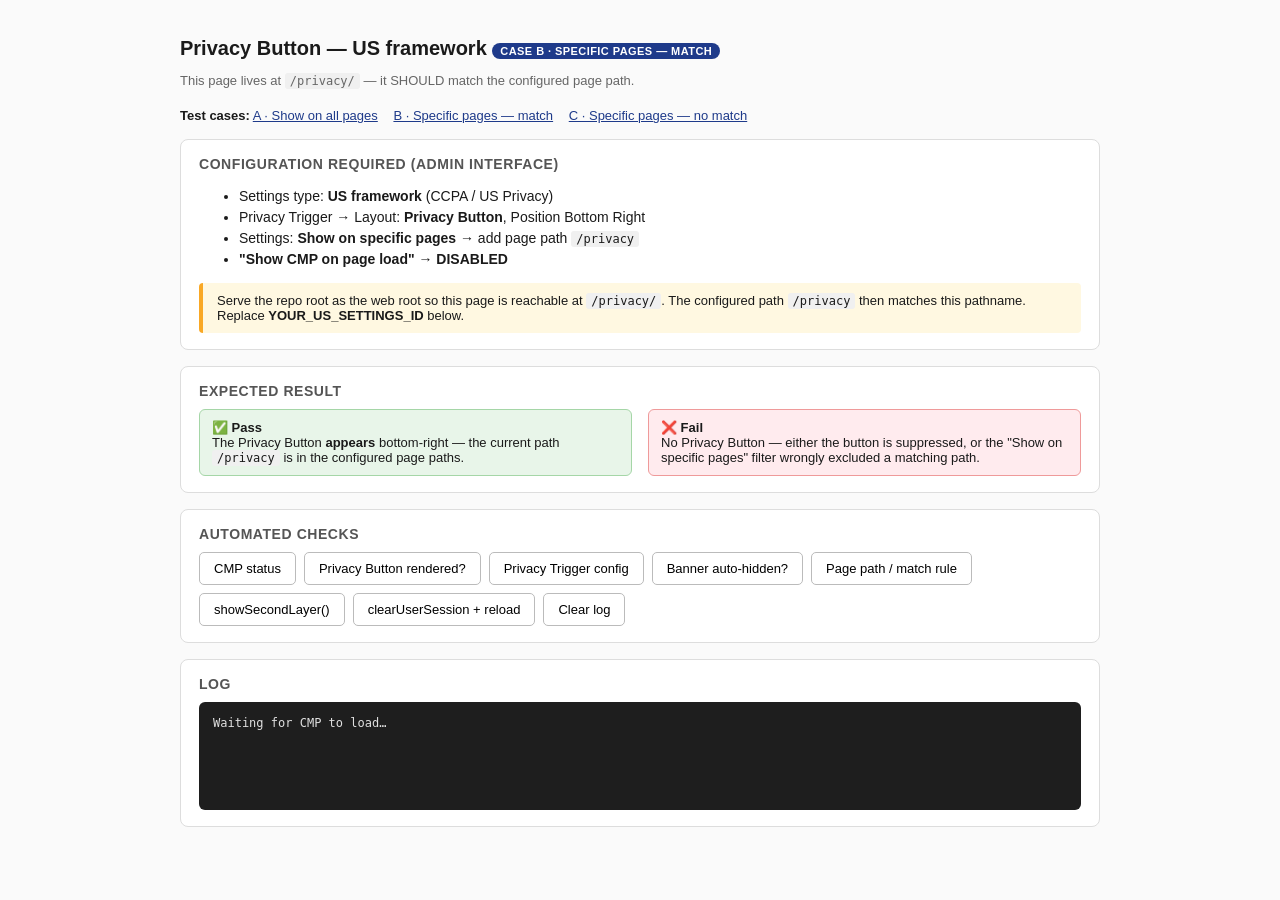
==== privacy/index.html @ 9dbc53f0 "CMP V3 Privacy Button & Link test site Manual test site for the CMP Privacy Trigger (Privacy Button " ====
<!DOCTYPE html>
<html lang="en">
<head>
  <meta charset="UTF-8">
  <meta name="viewport" content="width=device-width,initial-scale=1">
  <title>Privacy Button — US framework (specific pages — MATCH)</title>
  <link rel="stylesheet" href="../style.css">
</head>
<body>
  <h1>Privacy Button — US framework <span class="case">Case B · Specific pages — MATCH</span></h1>
  <p class="sub">This page lives at <code>/privacy/</code> — it SHOULD match the configured page path.</p>

  <nav>
    <strong>Test cases:</strong>
    <a href="../privacy-button-us.html">A · Show on all pages</a>
    <a href="../privacy/index.html">B · Specific pages — match</a>
    <a href="../account/index.html">C · Specific pages — no match</a>
  </nav>

  <div class="card">
    <h2>Configuration required (Admin Interface)</h2>
    <ul class="scenario">
      <li>Settings type: <strong>US framework</strong> (CCPA / US Privacy)</li>
      <li>Privacy Trigger → Layout: <strong>Privacy Button</strong>, Position Bottom Right</li>
      <li>Settings: <strong>Show on specific pages</strong> → add page path <code>/privacy</code></li>
      <li><strong>"Show CMP on page load" → DISABLED</strong></li>
    </ul>
    <div class="note">
      Serve the repo root as the web root so this page
      is reachable at <code>/privacy/</code>. The configured path <code>/privacy</code> then
      matches this pathname. Replace <strong>YOUR_US_SETTINGS_ID</strong> below.
    </div>
  </div>

  <div class="card">
    <h2>Expected result</h2>
    <div class="expect">
      <div class="fix">
        <strong>✅ Pass</strong><br>
        The Privacy Button <strong>appears</strong> bottom-right — the current path
        <code>/privacy</code> is in the configured page paths.
      </div>
      <div class="bug">
        <strong>❌ Fail</strong><br>
        No Privacy Button — either the button is suppressed, or the
        "Show on specific pages" filter wrongly excluded a matching path.
      </div>
    </div>
  </div>

  <div class="card">
    <h2>Automated checks</h2>
    <div class="toolbar" id="toolbar"></div>
  </div>

  <div class="card">
    <h2>Log</h2>
    <div id="result">Waiting for CMP to load…</div>
  </div>

  <script>
    window.UC_TEST_CASE = { name: 'Case B — Specific pages (MATCH /privacy)', expectPrivacyButton: true };
  </script>
  <script src="../cmp-test-kit.js"></script>
  <script>ucRenderToolbar('#toolbar', '#result');</script>

  <!-- REPLACE YOUR_US_SETTINGS_ID — US config, Privacy Button, -->
  <!-- "Show on specific pages" = /privacy, Show CMP disabled.  -->
  <script id="usercentrics-cmp"
    src="https://web.cmp.usercentrics-sandbox.eu/ui/loader.js"
    data-settings-id="YOUR_US_SETTINGS_ID">
  </script>
</body>
</html>
---- style.css ----
body { font-family: -apple-system, Segoe UI, Roboto, sans-serif; padding: 24px; max-width: 920px; margin: 0 auto; background: #fafafa; color: #1a1a1a; }
h1 { font-size: 20px; margin-bottom: 4px; }
.sub { color: #666; font-size: 13px; margin-bottom: 20px; }
.case { display: inline-block; background: #1e3a8a; color: #fff; font-size: 11px; padding: 2px 8px; border-radius: 10px; text-transform: uppercase; letter-spacing: .04em; }
.card { background: #fff; border: 1px solid #ddd; border-radius: 8px; padding: 16px 18px; margin-bottom: 16px; }
.card h2 { font-size: 14px; text-transform: uppercase; color: #555; margin: 0 0 10px; letter-spacing: .04em; }
.note { background: #fff8e1; border-left: 4px solid #f9a825; padding: 10px 14px; font-size: 13px; border-radius: 4px; }
.scenario li { margin: 5px 0; font-size: 14px; }
code { background: #f0f0f0; padding: 1px 5px; border-radius: 3px; font-size: 12px; }
.toolbar { display: flex; flex-wrap: wrap; gap: 8px; }
button { padding: 8px 14px; cursor: pointer; font-size: 13px; border: 1px solid #bbb; border-radius: 5px; background: #fff; }
button:hover { background: #f2f2f2; }
#result { background: #1e1e1e; color: #e0e0e0; padding: 14px; border-radius: 6px; white-space: pre-wrap; min-height: 80px; font-size: 12px; font-family: monospace; }
.ok { color: #6cc06c; } .fail { color: #e57373; } .warn { color: #ffb74d; }
.expect { display: flex; gap: 16px; flex-wrap: wrap; }
.expect > div { flex: 1; min-width: 240px; padding: 10px 12px; border-radius: 6px; font-size: 13px; }
.expect .bug { background: #ffebee; border: 1px solid #ef9a9a; }
.expect .fix { background: #e8f5e9; border: 1px solid #a5d6a7; }
.privacy-link { font-size: 14px; }
.privacy-link a { color: #1e3a8a; }
nav { font-size: 13px; margin-bottom: 16px; }
nav a { margin-right: 12px; color: #1e3a8a; }
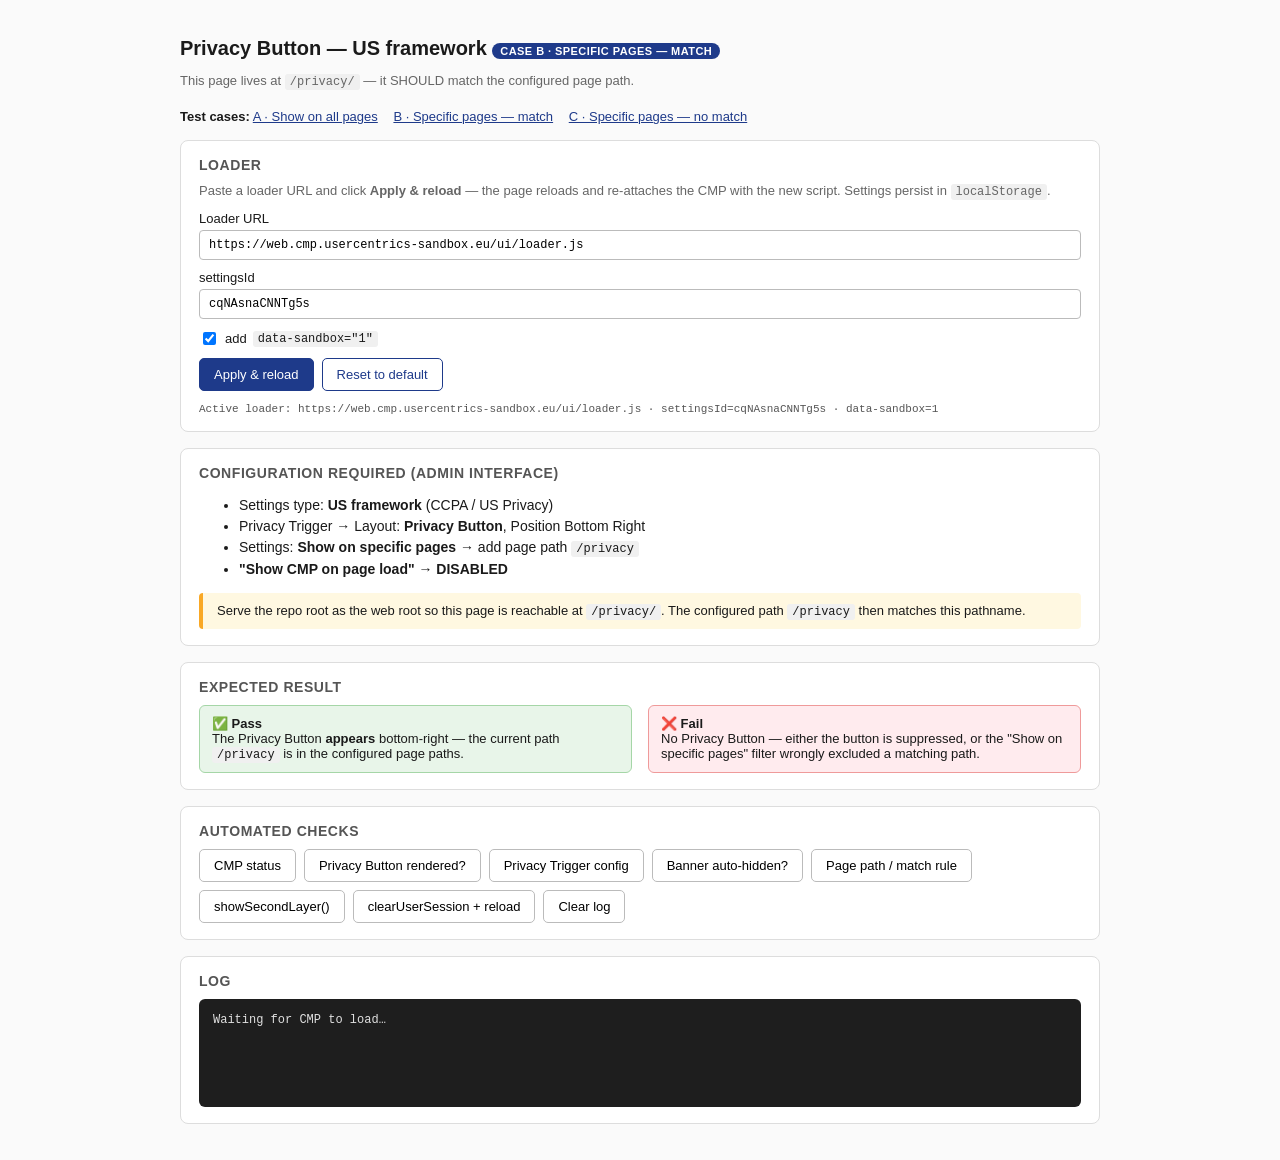
==== commit d31a457b: "Add runtime loader override panel and default settingsId - Inject the Usercentrics loader from the t" ====
--- a/privacy/index.html
+++ b/privacy/index.html
@@ -18,6 +18,16 @@
   </nav>
 
   <div class="card">
+    <h2>Loader</h2>
+    <p class="sub" style="margin:0 0 12px">
+      Paste a loader URL and click <strong>Apply &amp; reload</strong> — the page
+      reloads and re-attaches the CMP with the new script. Settings persist in
+      <code>localStorage</code>.
+    </p>
+    <div class="loader-panel" id="loader-panel"></div>
+  </div>
+
+  <div class="card">
     <h2>Configuration required (Admin Interface)</h2>
     <ul class="scenario">
       <li>Settings type: <strong>US framework</strong> (CCPA / US Privacy)</li>
@@ -26,9 +36,8 @@
       <li><strong>"Show CMP on page load" → DISABLED</strong></li>
     </ul>
     <div class="note">
-      Serve the repo root as the web root so this page
-      is reachable at <code>/privacy/</code>. The configured path <code>/privacy</code> then
-      matches this pathname. Replace <strong>YOUR_US_SETTINGS_ID</strong> below.
+      Serve the repo root as the web root so this page is reachable at
+      <code>/privacy/</code>. The configured path <code>/privacy</code> then matches this pathname.
     </div>
   </div>
 
@@ -62,13 +71,9 @@
     window.UC_TEST_CASE = { name: 'Case B — Specific pages (MATCH /privacy)', expectPrivacyButton: true };
   </script>
   <script src="../cmp-test-kit.js"></script>
-  <script>ucRenderToolbar('#toolbar', '#result');</script>
-
-  <!-- REPLACE YOUR_US_SETTINGS_ID — US config, Privacy Button, -->
-  <!-- "Show on specific pages" = /privacy, Show CMP disabled.  -->
-  <script id="usercentrics-cmp"
-    src="https://web.cmp.usercentrics-sandbox.eu/ui/loader.js"
-    data-settings-id="YOUR_US_SETTINGS_ID">
+  <script>
+    ucRenderLoaderPanel('#loader-panel');
+    ucRenderToolbar('#toolbar', '#result');
   </script>
 </body>
 </html>
--- a/style.css
+++ b/style.css
@@ -20,3 +20,13 @@
 .privacy-link a { color: #1e3a8a; }
 nav { font-size: 13px; margin-bottom: 16px; }
 nav a { margin-right: 12px; color: #1e3a8a; }
+.loader-panel label { display: block; font-size: 13px; margin-bottom: 10px; }
+.loader-panel input[type=text] { width: 100%; padding: 7px 9px; margin-top: 4px; font-family: monospace; font-size: 12px; border: 1px solid #bbb; border-radius: 4px; box-sizing: border-box; }
+.loader-panel label.cb { display: flex; align-items: center; gap: 6px; }
+.loader-panel label.cb code { margin: 0; }
+.loader-actions { display: flex; gap: 8px; margin: 4px 0 12px; }
+.loader-actions button { background: #1e3a8a; color: #fff; border-color: #1e3a8a; }
+.loader-actions button:hover { background: #16306e; }
+.loader-actions button:last-child { background: #fff; color: #1e3a8a; }
+.loader-actions button:last-child:hover { background: #f2f2f2; }
+.loader-active { font-family: monospace; font-size: 11px; color: #555; word-break: break-all; }
